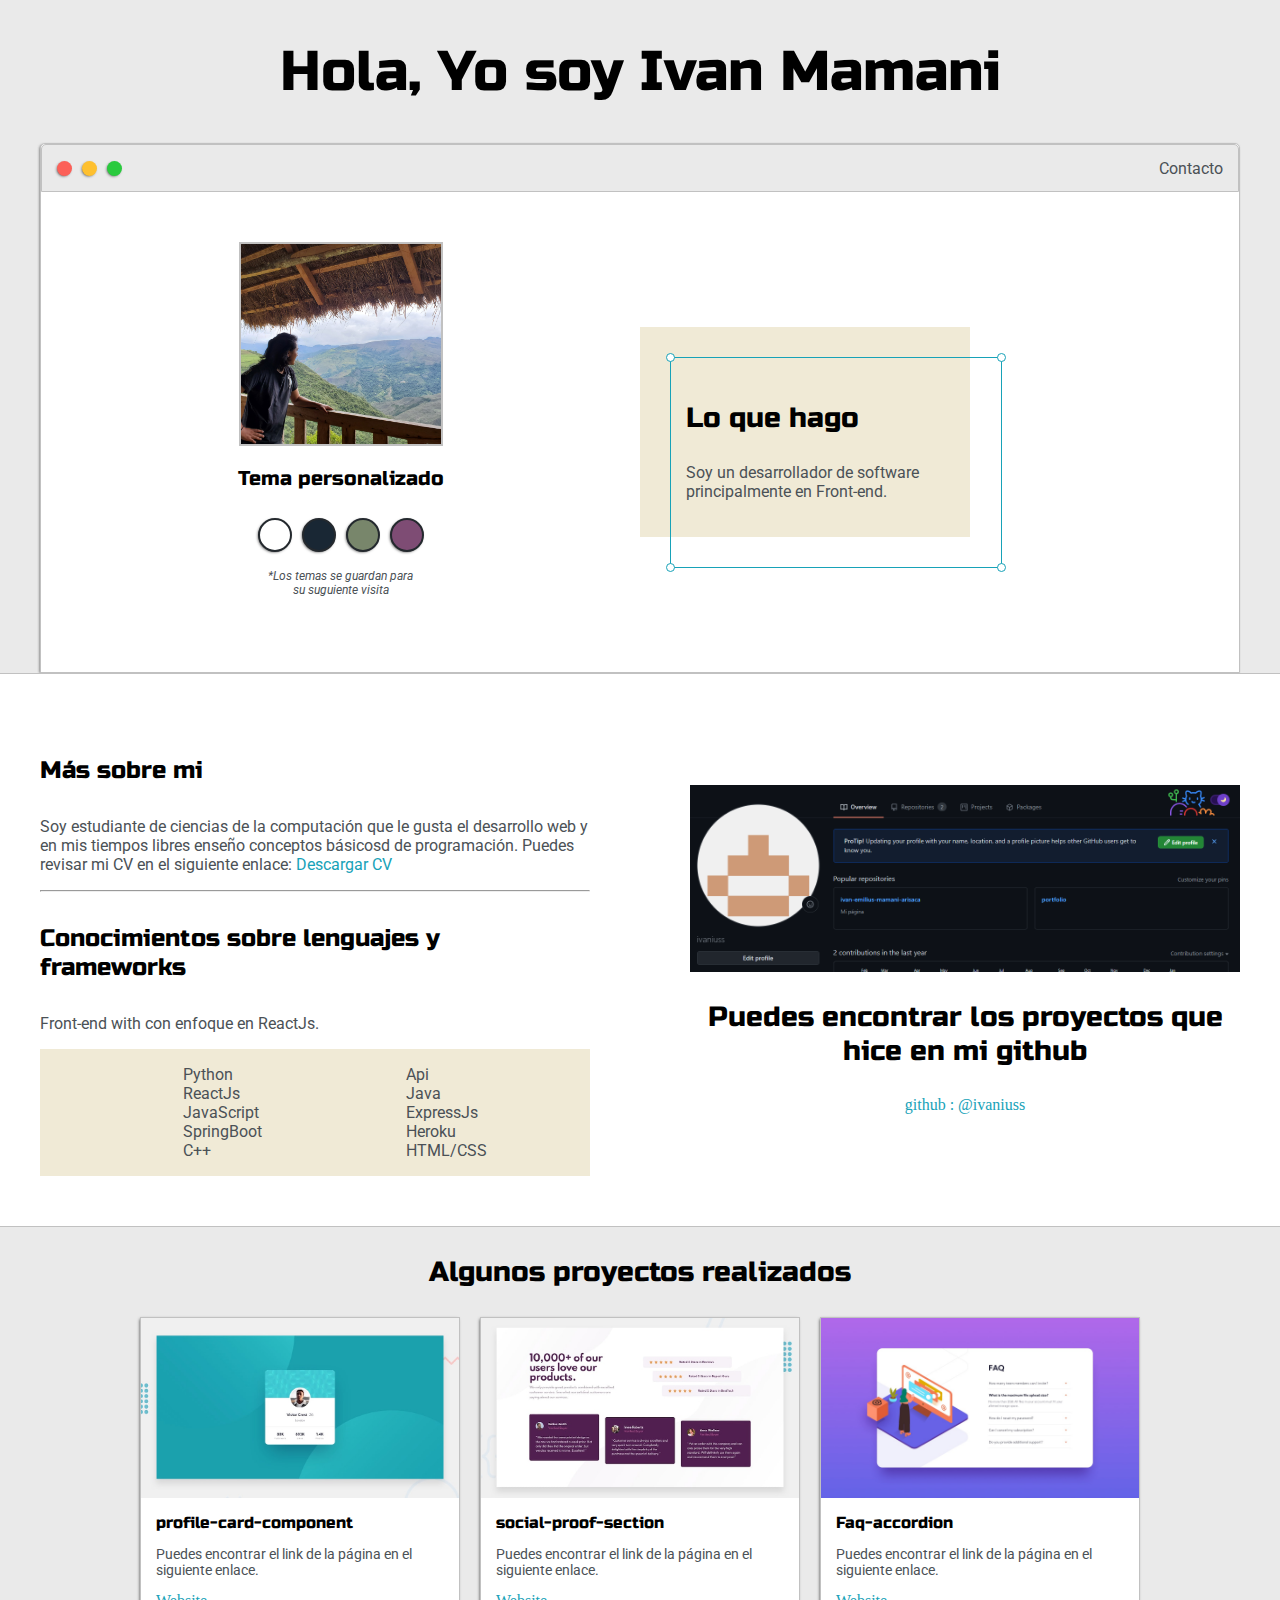
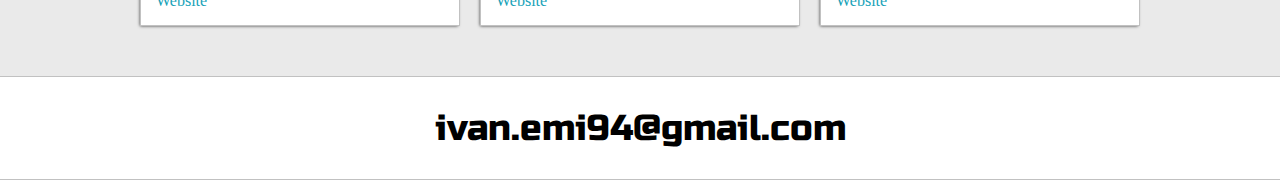
==== index.html @ bffea229 "correcciones" ====
<!DOCTYPE html>
<html lang="en">
<head>
    <meta charset="UTF-8">
    <meta http-equiv="X-UA-Compatible" content="IE=edge">
    <meta name="viewport" content="width=device-width, initial-scale=1.0">
    <title>Ivan Mamani</title>
    <link rel="stylesheet" href="default.css">

    <!--Russo font-->
    <link rel="preconnect" href="https://fonts.gstatic.com">
    <link href="https://fonts.googleapis.com/css2?family=Russo+One&display=swap" rel="stylesheet">
    
    <!--Roboto font-->
    <link rel="preconnect" href="https://fonts.gstatic.com">
    <link href="https://fonts.googleapis.com/css2?family=Roboto:wght@500&display=swap" rel="stylesheet">

    <link id="theme-style" rel="stylesheet" href="">

</head>
<body>

    <section class="s1">
        <div class="main-container">
            <div class="greeting-wrapper">
                <h1>Hola, Yo soy Ivan Mamani</h1>
            </div>
            <div class="intro-wrapper">
                <div class="nav-wrapper">
                    <div class="dots-wrapper">
                            <div id="dot-1" class="browser-dot"></div>
                            <div id="dot-2" class="browser-dot"></div>
                            <div id="dot-3" class="browser-dot"></div>    
                    </div>
                    <ul id="navigation">
                        <li>Contacto</li>
                    </ul>
                </div>
                <div class="left-column">
                    <img id="profile_pic" src="./images/ivan.jpg">
                    <h5 style="text-align:center; line-height:0;">Tema personalizado</h5>
                    <div class="theme-options-wrapper">
                        <div data-mode="light" id="light-mode" class="theme-dot"></div>
                        <div data-mode="blue" id="blue-mode" class="theme-dot"></div>
                        <div data-mode="green" id="green-mode" class="theme-dot"></div>
                        <div data-mode="purple" id="purple-mode" class="theme-dot"></div>
                    </div>
                    <p id="setting-note">*Los temas se guardan para <br> su suguiente visita</p>                
                </div>
                <div class="right-column">
                    <div id="preview-shadow">
                        <div id="preview">
                            <div id="corner-tl" class="corner"></div>
                            <div id="corner-tr" class="corner"></div>
                            <h3>Lo que hago</h3>
                            <p>Soy un desarrollador de software principalmente en Front-end.</p>
                            <div id="corner-bl" class="corner"></div>
                            <div id="corner-br" class="corner"></div>
                        </div>
                    </div>
                </div>
            </div>
        </div>
    </section>

    <section class="s2">
        <div class="main-container">
            <div class="about-wrapper">
                <div class="about-me">
                    <h4>Más sobre mi</h4>
                    <p>Soy estudiante de ciencias de la computación que le gusta el desarrollo web
                        y en mis tiempos libres enseño conceptos básicosd de programación. Puedes
                        revisar mi CV en el siguiente enlace: <a target="_blank" href="cv_es.pdf">Descargar CV</a>
                    </p>
                    
                    <hr>
                    <h4>Conocimientos sobre lenguajes y frameworks</h4>
                    
                    <p>Front-end with con enfoque en ReactJs.                       
                    </p>

                    <div id="skills">
                        <ul>
                            <li>Python</li>
                            <li>ReactJs</li>
                            <li>JavaScript</li>
                            <li>SpringBoot</li>
                            <li>C++</li>
                        </ul>

                        <ul>
                            <li>Api</li>
                            <li>Java</li>
                            <li>ExpressJs</li>
                            <li>Heroku</li>
                            <li>HTML/CSS</li>
                        </ul>
                    </div>

                </div>
                <div class="social-links">
                    <img id="social_img" src="./images/social.png">
                    <h3>Puedes encontrar los proyectos que hice en mi github</h3>
                    <a target="_newtab" href="https://github.com/ivaniuss?tab=repositories"  >github : @ivaniuss </a>
                </div>
            </div>
        </div>
    </section>
    
    <section class="s1">
        <div class="main-container">
            <h3 style="text-align:center;">Algunos proyectos realizados</h3>
            <div class="post-wrapper">
                <div>
                    <div class="post">
                        <img class="thumbnail" src="./images/image1.jpg" alt="">
                        <div class="post-preview">
                            <h6 class="post-title">profile-card-component</h6>
                            <p class="post-intro">Puedes encontrar el link de la página en el siguiente enlace.</p>
                            <a target="_newtab" href="https://profile-card-component-xi-five.vercel.app/">Website</a>
                        </div>
                    </div>
                </div>
                <div>
                    <div class="post">
                        <img class="thumbnail" src="./images/image2.jpg" alt="">
                        <div class="post-preview">
                            <h6 class="post-title">social-proof-section</h6>
                            <p class="post-intro">Puedes encontrar el link de la página en el siguiente enlace.</p>
                            <a target="_newtab" href="https://social-proof-section-theta-nine.vercel.app/">Website</a>
                        </div>
                    </div>
                </div>
                <div>
                    <div class="post">
                        <img class="thumbnail" src="./images/image3.jpg" alt="">
                        <div class="post-preview">
                            <h6 class="post-title">Faq-accordion</h6>
                            <p class="post-intro">Puedes encontrar el link de la página en el siguiente enlace.</p>
                            <a target="_newtab" href="https://faq-accordion-card-bice.vercel.app/">Website</a>
                        </div>
                    </div>
                </div>
            </div>
        </div>
    </section>

    <section class="s2">
        <h2 id="email">ivan.emi94@gmail.com</h2>
    </section>
    
    <script src="script.js"></script>

</body>
</html>

<!--
    <div class="main-container">
            <h3 style="text-align:center;">Contacto</h3>
            <form id="contact-form" action="correo.php" method="post">
                <label form="">Name</label>
                <input class="input-field" type="text" name="name">
                <label for="">Subject</label>
                <input class="input-field" type="text" name="subject">
                <label for="">Email</label>
                <input class="input-field" type="text" name="email">
                <label for="">Message</label>
                <textarea class="input-field" name="message"></textarea>
                <input id="submit-btn" type="submit" value="Send">
            </form>
        </div>
-->
---- default.css ----
:root {
    --mainColor: #eaeaea;
    --secondaryColor:#fff;

    --borderColor:#c1c1c1;

    --mainText:black;
    --secondaryText:#4b5156;

    --themeDotBorder:#24292e;
    --previewBg:(256, 249, 243, 0.8);
    --previewShadow:#f0ead6;
    --buttonColor:black;
}

html, body{
    padding: 0;
    margin: 0;
}

body *{
    transition: 0.3s;
}

h1, h2, h3, h4, h5, h6, strong {
    color: var(--mainText);
    font-family: 'Russo One', sans-serif;
    font-weight: 500;
}

p, li, span, label, input, textarea{
    color: var(--secondaryText);
    font-family: 'Roboto', sans-serif;
}

a{
    text-decoration: none;
    color: #17a2b8;
}

ul{
    list-style: none;
}

h1{ font-size: 56px;}
h2{ font-size: 36px;}
h3{ font-size: 28px;}
h4{ font-size: 24px;}
h5{ font-size: 20px;}
h6{ font-size: 16px;}

.s1 {
    background-color: var(--mainColor);
    border-bottom: 1px solid var(--borderColor);
    overflow: auto;
}

.s2 {
    background-color: var(--secondaryColor);
    border-bottom: 1px solid var(--borderColor);
    overflow: auto;
}

.main-container{
    width: 1200px;
    margin: 0 auto;
}

.greeting-wrapper{
    text-align: center;
    align-content: center;
    display: grid;
    
}

.intro-wrapper{
    background-color: var(--secondaryColor);
    border: 1px solid var(--borderColor);
    border-radius: 5px 5px 0 0;

    -webkit-box-shadow: -1px 1px 3px -1px rgba(0,0,0,0.75);
    -moz-box-shadow: -1px 1px 3px -1px rgba(0,0,0,0.75);
    -box-shadow: -1px 1px 3px -1px rgba(0,0,0,0.75);
    display: grid;
    grid-template-columns: 1fr 1fr;
    grid-template-rows: 3em 30em;
    grid-template-areas:
        'nav-wrapper nav-wrapper'
        'left-column right-column'
    ;
}

.nav-wrapper{
    grid-area: nav-wrapper;
    border:1px solid var(--borderColor);
    border-radius: 5px 5px 0 0;
    display: flex;
    justify-content: space-between;
    align-items: center;
    background-color: var(--mainColor);
}

#navigation a{
    color: var(--mainText);
}

#navigation{
    margin:0;
    padding: 10px;
}

#navigation li{
    display: inline-block;
    margin-left: 5px;
    margin-right: 5px;
}

.dots-wrapper{
    display: flex;
    padding: 10px;
}

#dot-1{
    background-color: #FC6058 ;
}

#dot-2{
    background-color: #FEC02F ;
}

#dot-3{
    background-color: #2ACA3E;
}
.browser-dot{
    background-color: black;
    height: 15px;
    width: 15px;
    border-radius: 50%;
    margin: 5px;
    -webkit-box-shadow: -1px 1px 3px -1px rgba(0,0,0,0.75);
    -moz-box-shadow: -1px 1px 3px -1px rgba(0,0,0,0.75);
    -box-shadow: -1px 1px 3px -1px rgba(0,0,0,0.75);
}

.left-column{
    grid-area: left-column;
    padding-top: 50px;
    padding-bottom: 50px;
}

#profile_pic{
    display: block;
    margin: 0 auto;
    height: 200px;
    width: 200px;
    object-fit: cover;
    border: 2px solid var(--borderColor);
}

.theme-options-wrapper{
    display: flex;
    justify-content: center;
}

.theme-dot{
    background-color: black;
    height: 30px;
    width: 30px;
    border-radius: 50%;
    margin: 5px;
    border: 2px solid var(--themeDotBorder);

    -webkit-box-shadow: -1px 1px 3px -1px rgba(0,0,0,0.75);
    -moz-box-shadow: -1px 1px 3px -1px rgba(0,0,0,0.75);
    -box-shadow: -1px 1px 3px -1px rgba(0,0,0,0.75);

    cursor: pointer;
}

.theme-dot:hover{
    border-width: 5px;  
}

#light-mode{
    background-color: #fff;
}

#blue-mode{
    background-color: #192734;
}

#green-mode{
    background-color: #78866b;
}

#purple-mode{
    background-color: #7E4C74;
}

#setting-note{
    font-size: 12px;
    font-style: italic;
    text-align: center;
}

.right-column{
    grid-area: right-column;
    display: grid;
    align-content: center;
    padding-top: 50px;
    padding-bottom: 50px;
}

#preview-shadow{
    background-color: var(--previewShadow);
    width: 300px;
    height: 180px;
    padding-left: 30px;
    padding-top: 30px;
   
}


#preview{
    width: 300px;
    border:1.5px solid #17a2b8;
    background-color: var(--previewBg);
    padding: 15px;
    padding-bottom: 50px;
   
    position: relative;
}

.corner{
    width: 7px;
    height: 7px;
    border-radius: 50%;
    border: 1.5px solid #17a2b8;
    background-color: #fff;
    position: absolute;
}

#corner-tl{
    top: -5px;
    left: -5px;
}

#corner-tr{
    top: -5px;
    right: -5px;
}

#corner-bl{
    bottom: -5px;
    left: -5px;
}

#corner-br{
    bottom: -5px;
    right: -5px;
}

.about-wrapper{
    display: grid;
    grid-template-columns: repeat(auto-fit, minmax(320px, 1fr));
    padding-bottom: 50px;
    padding-top: 50px;
    gap: 100px;
}

#skills{
    display: flex;
    justify-content: space-evenly;
    background-color: var(--previewShadow);
}

.social-links{
    display: grid;
    align-content: center;
    text-align: center;
}

#social_img{
    width: 100%;
}

.post-wrapper{
    display: grid;
    grid-template-columns: repeat(auto-fit, 320px);
    gap: 20px;
    justify-content: center;
    padding-bottom: 50px;
}

.post{
    border: 1px solid var(--borderColor);

    -webkit-box-shadow: -1px 1px 3px -1px rgba(0,0,0,0.75);
    -moz-box-shadow: -1px 1px 3px -1px rgba(0,0,0,0.75);
    -box-shadow: -1px 1px 3px -1px rgba(0,0,0,0.75);
}

.post-preview{
    background-color: #fff;
    padding: 15px;
}

.post-title{
    color: black;
    margin: 0;
}

.post-intro{
    color: #4b5156;
    font-size: 14px;
}

.thumbnail{
    display: block;
    width: 100%;
    height: 180px;
    object-fit: cover;
}

#contact-form{
    display: block;
    max-width: 600px;
    margin: 0 auto;
    border: 1px solid var(--borderColor);
    padding: 15px;
    border-radius: 5px;
    background-color: var(--mainColor);
    margin-bottom: 50px;
}

.contact-form label{
    line-height: 2.7em;
}

.contact-form textarea{
    min-height: 100px;
    font-size: 14px;
}

.input-field{
    width: 100%;
    padding-top: 10px;
    padding-bottom: 10px;
    background-color: var(--secondaryColor);
    border-radius: 5px;
    border:1px solid var(--borderColor);
    font-size:14px;
}

#submit-btn{
    margin-top: 10px;
    width: 100%;
    padding-top: 10px;
    padding-bottom: 10px;
    color: #fff;
    background-color: var(--buttonColor);
    border:none;
}

@media screen and (max-width: 1200px){
    .main-container{
        width: 95%;
    }
}

@media screen and (max-width: 800px){
    .intro-wrapper{
        grid-template-columns: 1fr;
        grid-template-areas:
            'nav-wrapper'
            'left-column' 
            'right-column'
        ;
    }

    .right-column{
        justify-content: center;
    }
}

#email{
    text-align: center;
}
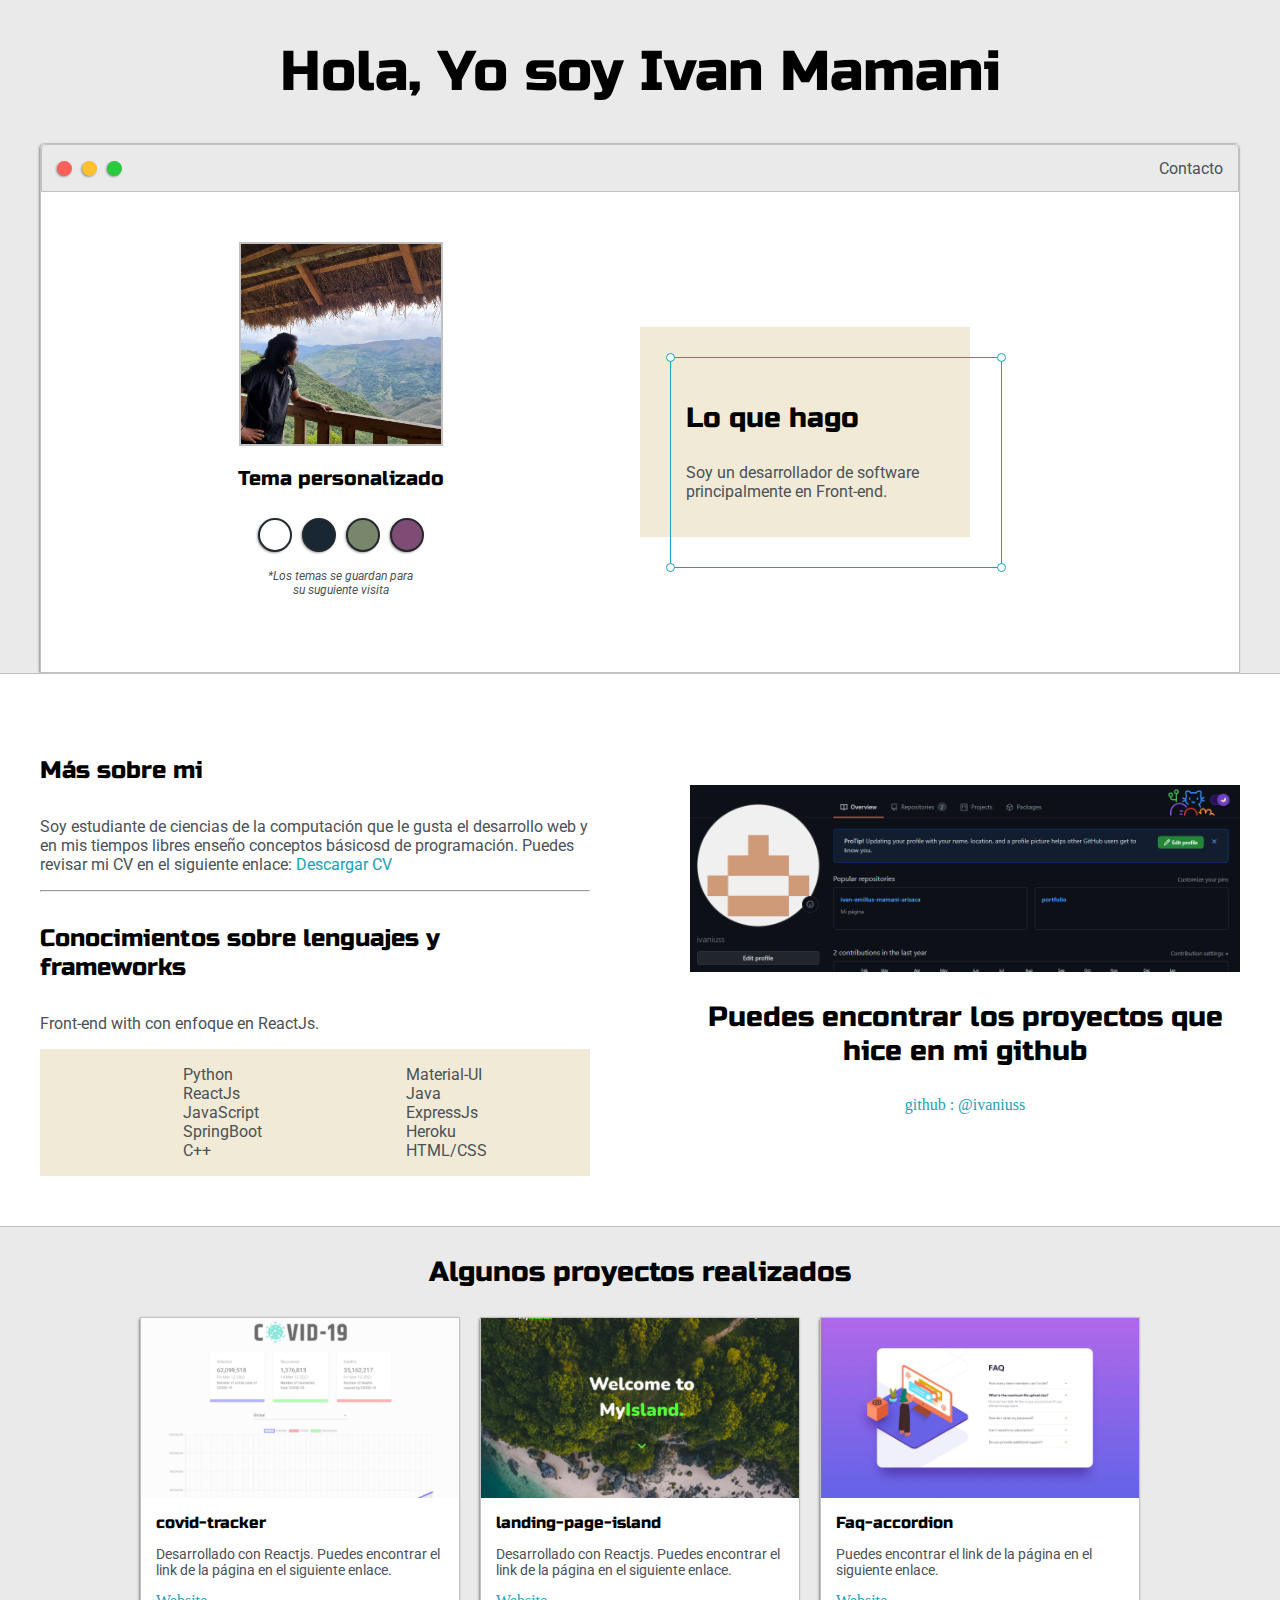
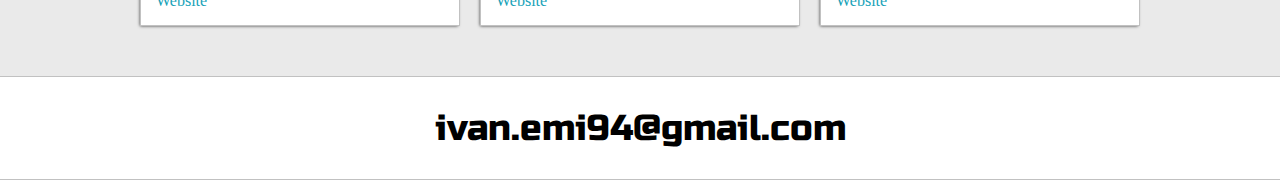
==== commit 8ddf0a23: "new projects" ====
--- a/index.html
+++ b/index.html
@@ -89,7 +89,7 @@
                         </ul>
 
                         <ul>
-                            <li>Api</li>
+                            <li>Material-UI</li>
                             <li>Java</li>
                             <li>ExpressJs</li>
                             <li>Heroku</li>
@@ -113,21 +113,21 @@
             <div class="post-wrapper">
                 <div>
                     <div class="post">
-                        <img class="thumbnail" src="./images/image1.jpg" alt="">
+                        <img class="thumbnail" src="./images/image1.png" alt="">
                         <div class="post-preview">
-                            <h6 class="post-title">profile-card-component</h6>
-                            <p class="post-intro">Puedes encontrar el link de la página en el siguiente enlace.</p>
-                            <a target="_newtab" href="https://profile-card-component-xi-five.vercel.app/">Website</a>
+                            <h6 class="post-title">covid-tracker</h6>
+                            <p class="post-intro">Desarrollado con Reactjs. Puedes encontrar el link de la página en el siguiente enlace.</p>
+                            <a target="_newtab" href="https://covid-tracker-wheat.vercel.app/">Website</a>
                         </div>
                     </div>
                 </div>
                 <div>
                     <div class="post">
-                        <img class="thumbnail" src="./images/image2.jpg" alt="">
+                        <img class="thumbnail" src="./images/image2.png" alt="">
                         <div class="post-preview">
-                            <h6 class="post-title">social-proof-section</h6>
-                            <p class="post-intro">Puedes encontrar el link de la página en el siguiente enlace.</p>
-                            <a target="_newtab" href="https://social-proof-section-theta-nine.vercel.app/">Website</a>
+                            <h6 class="post-title">landing-page-island</h6>
+                            <p class="post-intro">Desarrollado con Reactjs. Puedes encontrar el link de la página en el siguiente enlace.</p>
+                            <a target="_newtab" href="https://landing-page-island.vercel.app/">Website</a>
                         </div>
                     </div>
                 </div>
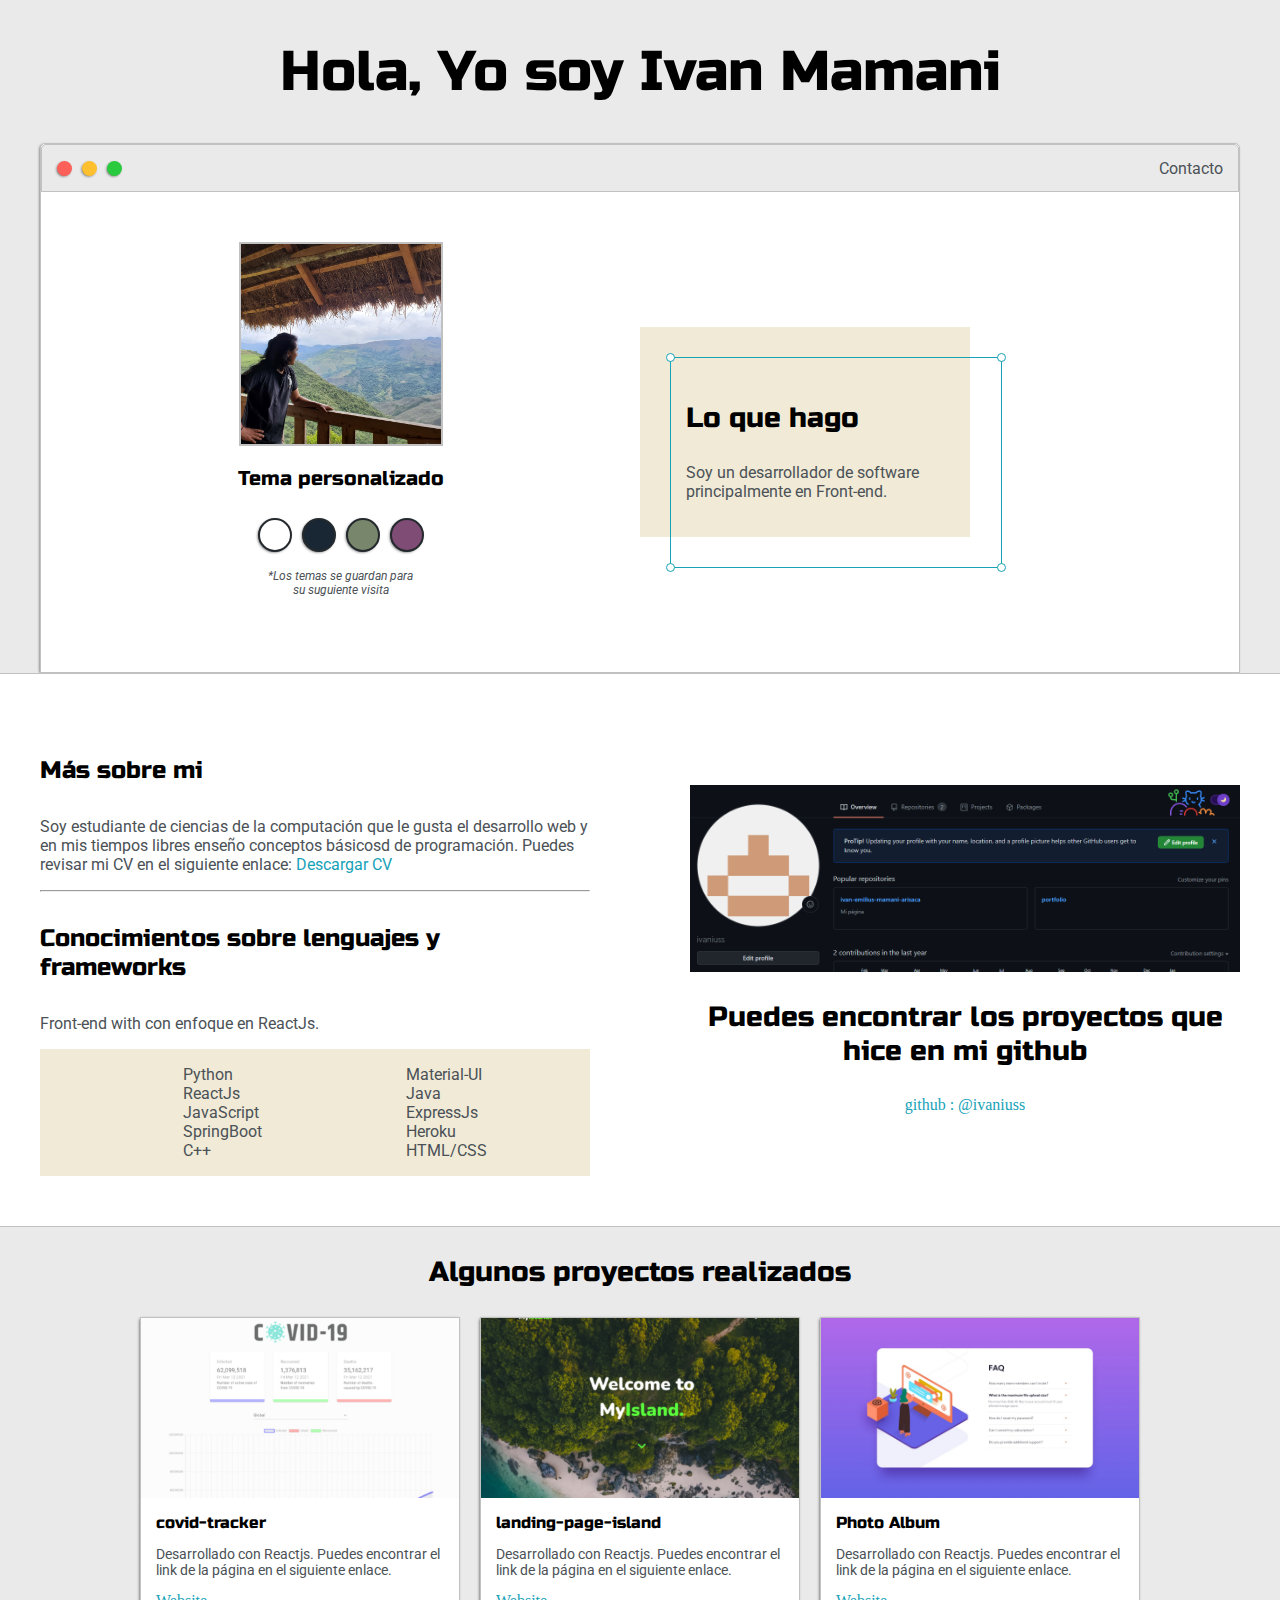
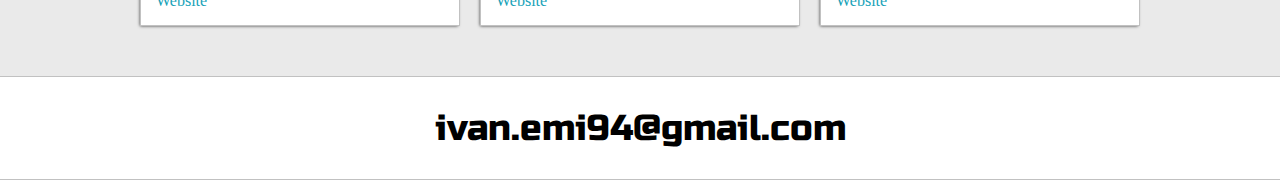
==== commit 7e82884a: "third project" ====
--- a/index.html
+++ b/index.html
@@ -135,9 +135,9 @@
                     <div class="post">
                         <img class="thumbnail" src="./images/image3.jpg" alt="">
                         <div class="post-preview">
-                            <h6 class="post-title">Faq-accordion</h6>
-                            <p class="post-intro">Puedes encontrar el link de la página en el siguiente enlace.</p>
-                            <a target="_newtab" href="https://faq-accordion-card-bice.vercel.app/">Website</a>
+                            <h6 class="post-title">Photo Album</h6>
+                            <p class="post-intro">Desarrollado con Reactjs. Puedes encontrar el link de la página en el siguiente enlace.</p>
+                            <a target="_newtab" href="https://course-aterialui.vercel.app/">Website</a>
                         </div>
                     </div>
                 </div>
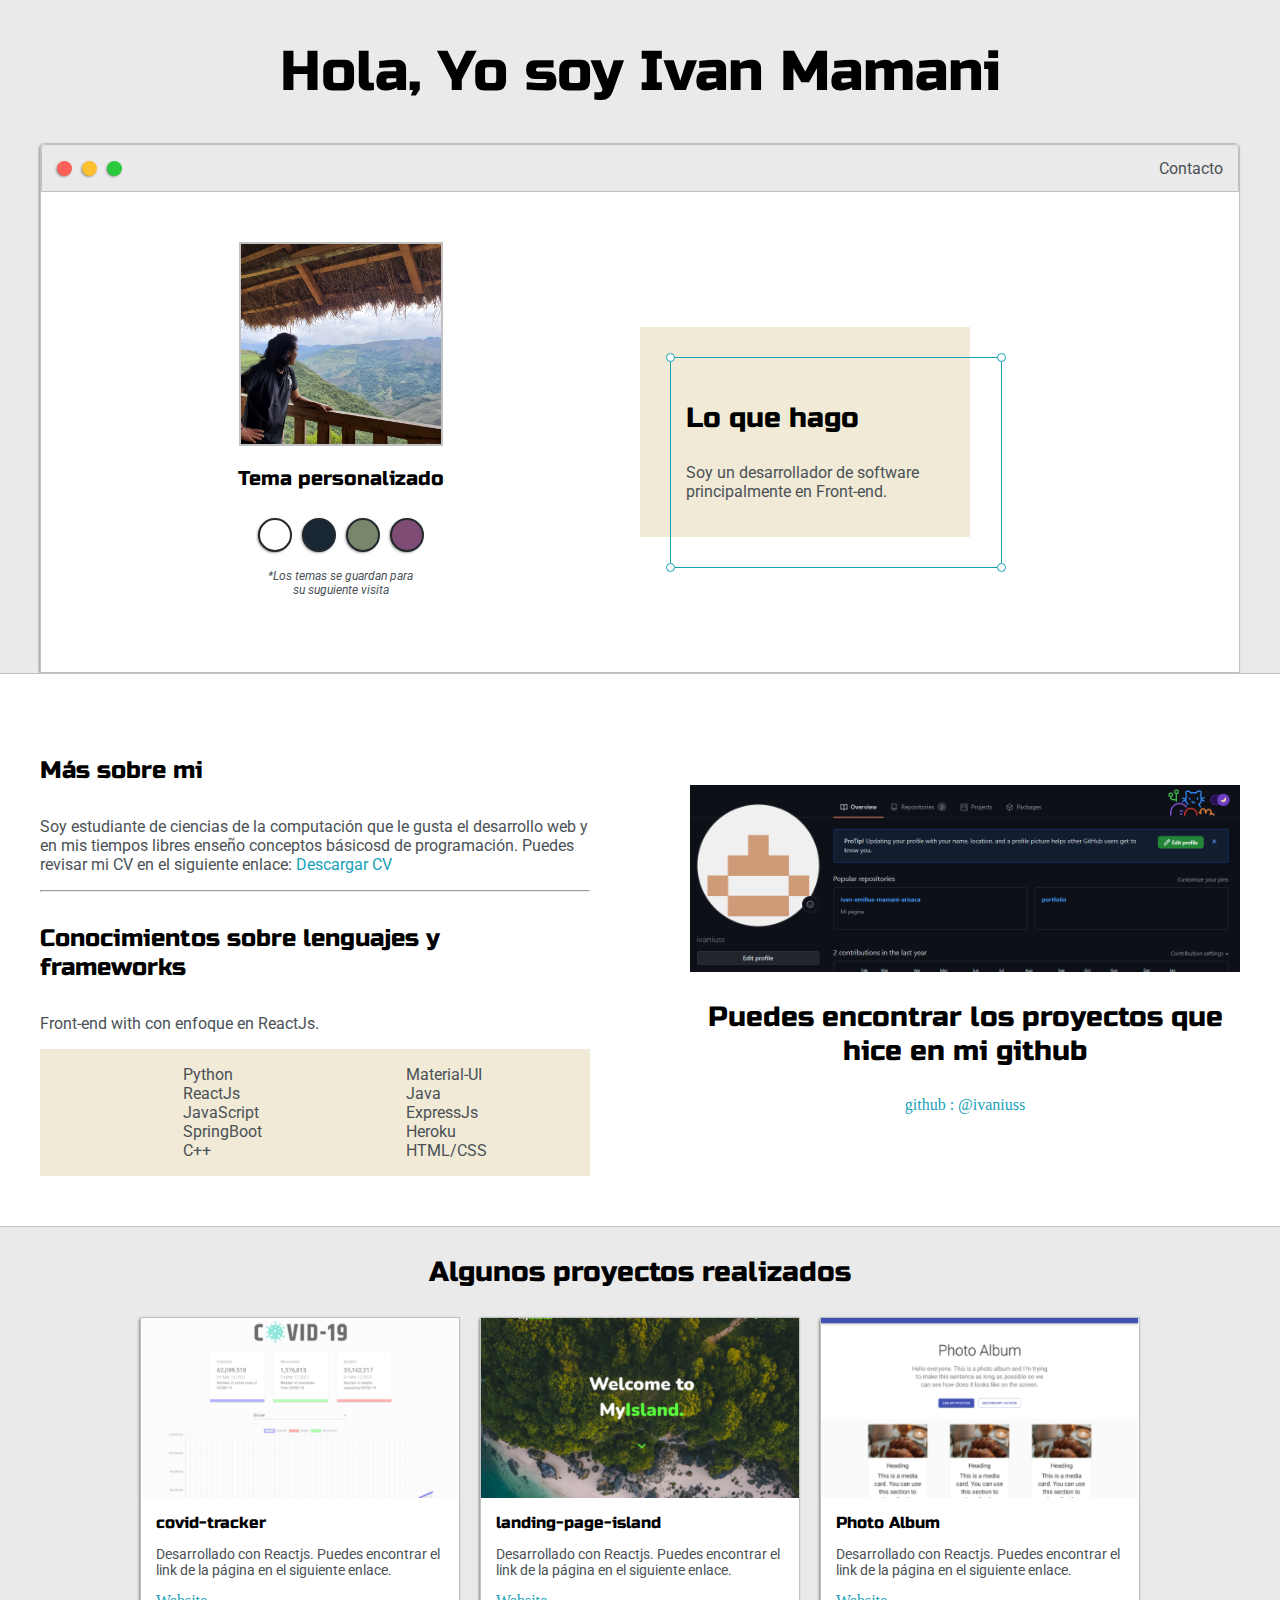
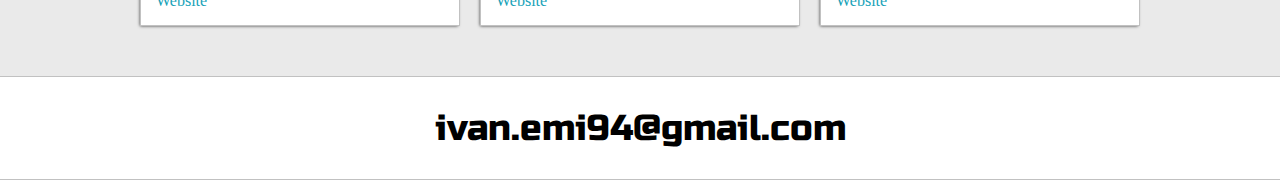
==== commit 4fa91efb: "fix image3" ====
--- a/index.html
+++ b/index.html
@@ -133,7 +133,7 @@
                 </div>
                 <div>
                     <div class="post">
-                        <img class="thumbnail" src="./images/image3.jpg" alt="">
+                        <img class="thumbnail" src="./images/image3.png" alt="">
                         <div class="post-preview">
                             <h6 class="post-title">Photo Album</h6>
                             <p class="post-intro">Desarrollado con Reactjs. Puedes encontrar el link de la página en el siguiente enlace.</p>
@@ -169,4 +169,4 @@
                 <input id="submit-btn" type="submit" value="Send">
             </form>
         </div>
--->+-->
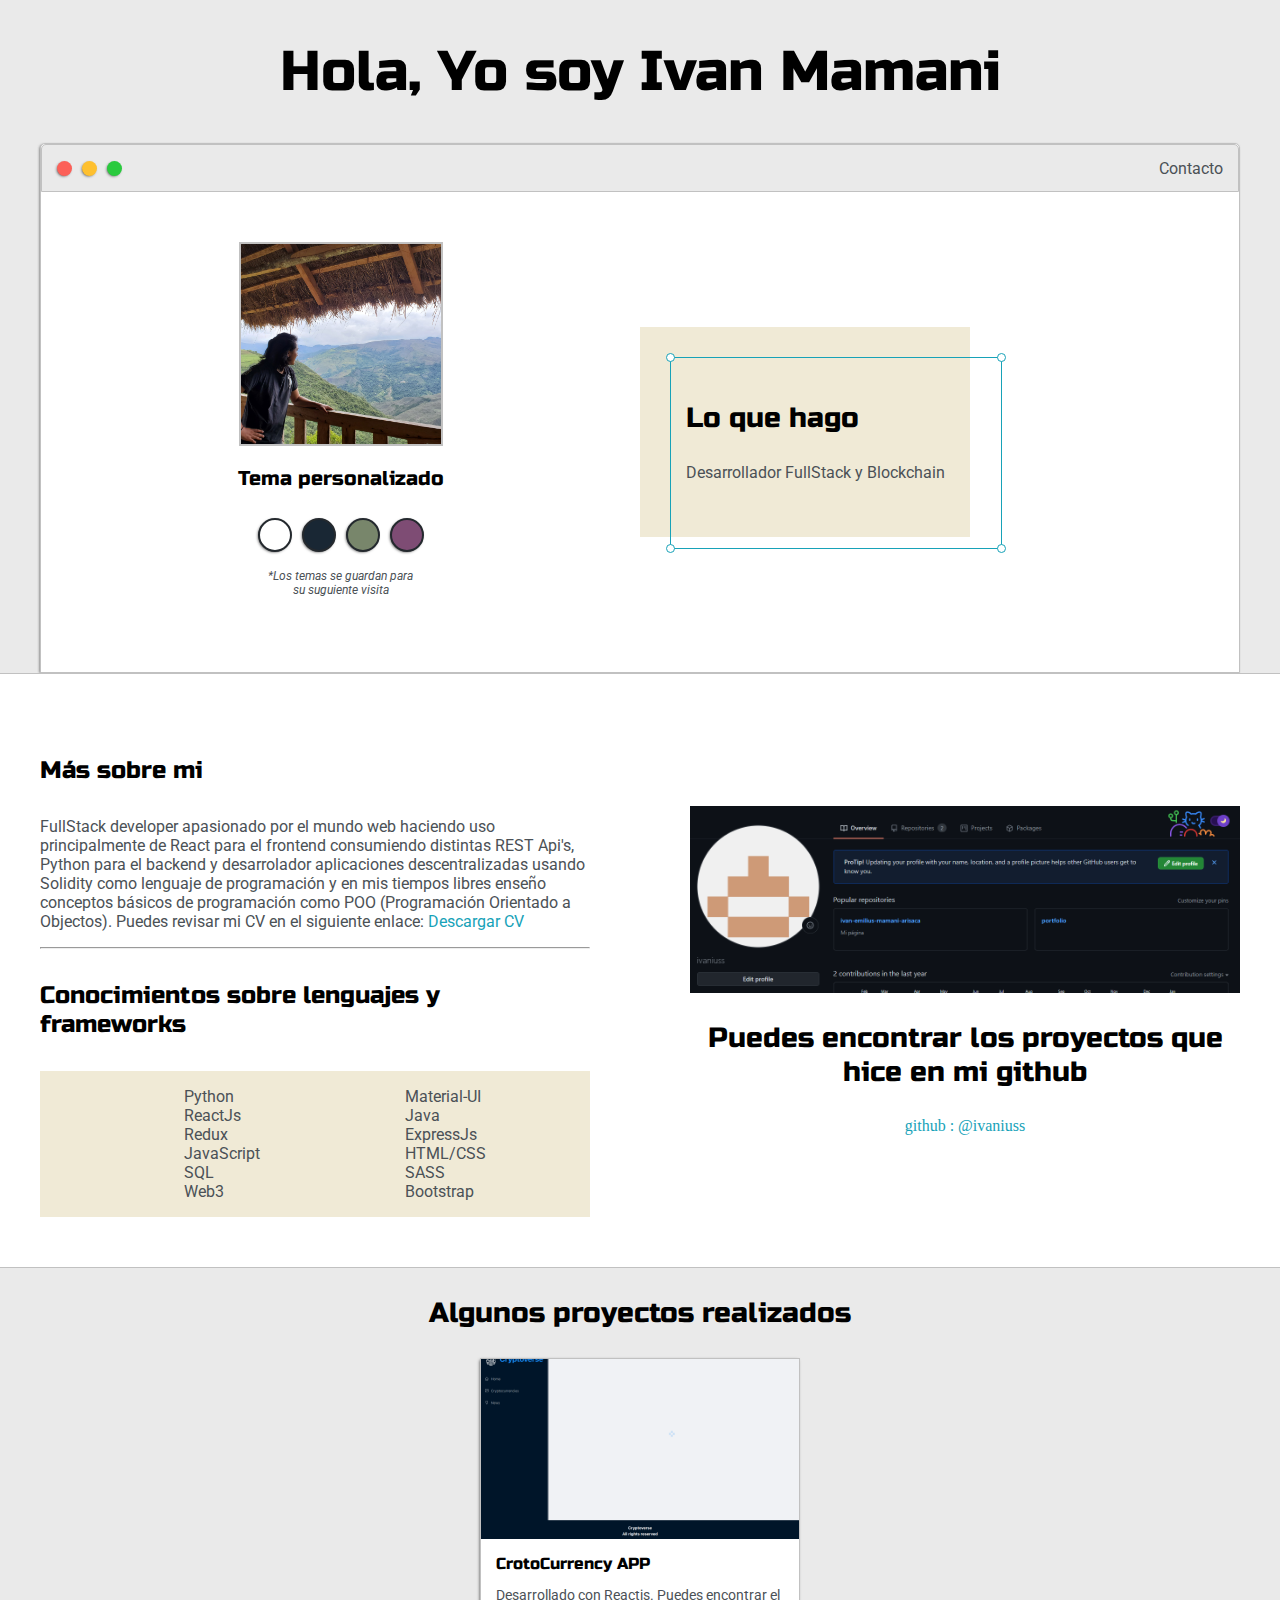
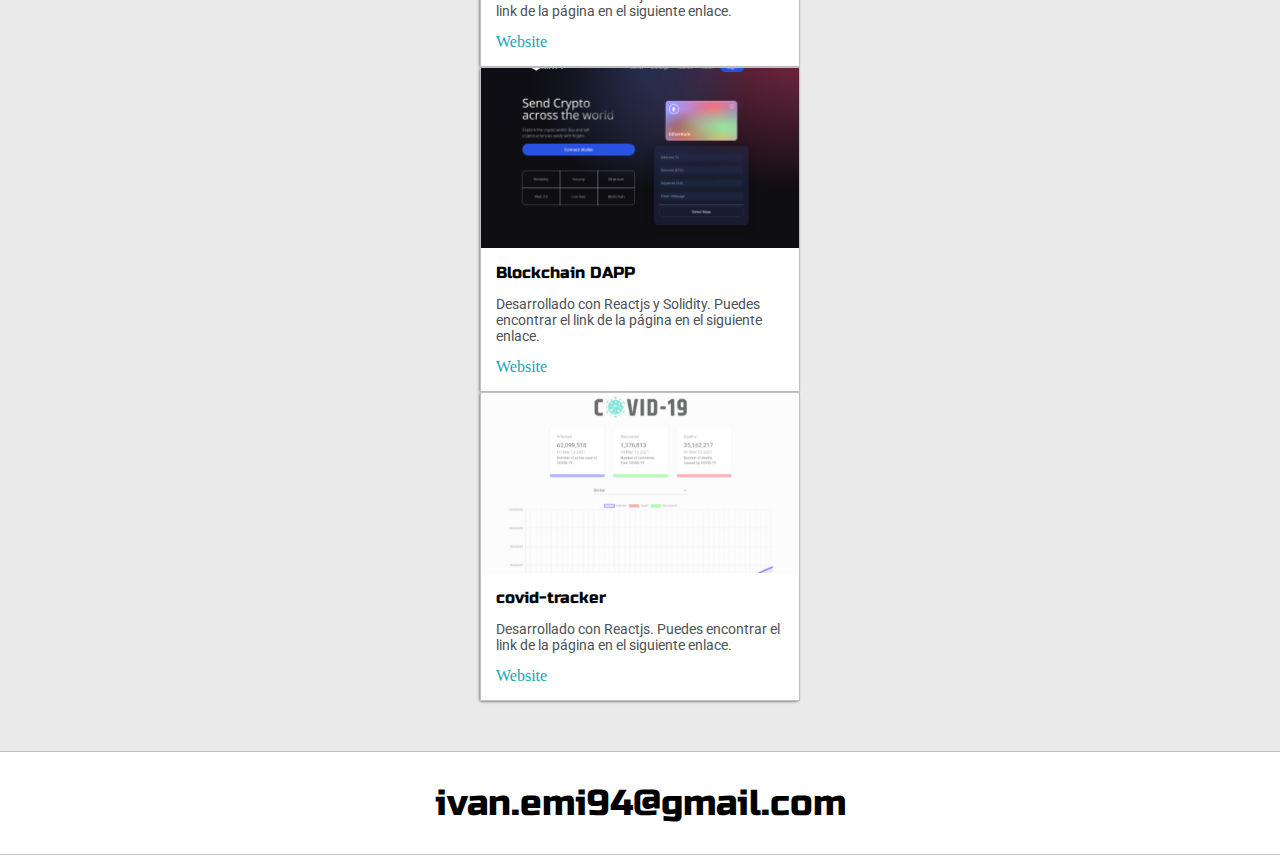
==== commit 7da394b5: "updated" ====
--- a/index.html
+++ b/index.html
@@ -53,7 +53,7 @@
                             <div id="corner-tl" class="corner"></div>
                             <div id="corner-tr" class="corner"></div>
                             <h3>Lo que hago</h3>
-                            <p>Soy un desarrollador de software principalmente en Front-end.</p>
+                            <p>Desarrollador FullStack y Blockchain</p>
                             <div id="corner-bl" class="corner"></div>
                             <div id="corner-br" class="corner"></div>
                         </div>
@@ -68,32 +68,33 @@
             <div class="about-wrapper">
                 <div class="about-me">
                     <h4>Más sobre mi</h4>
-                    <p>Soy estudiante de ciencias de la computación que le gusta el desarrollo web
-                        y en mis tiempos libres enseño conceptos básicosd de programación. Puedes
+                    <p>FullStack developer apasionado por el mundo web haciendo uso principalmente de React para el frontend consumiendo distintas REST Api's, Python para el backend y desarrolador aplicaciones descentralizadas usando Solidity como lenguaje de programación
+                    y en mis tiempos libres enseño conceptos básicos de programación como POO (Programación Orientado a Objectos). Puedes
                         revisar mi CV en el siguiente enlace: <a target="_blank" href="cv_es.pdf">Descargar CV</a>
                     </p>
                     
                     <hr>
                     <h4>Conocimientos sobre lenguajes y frameworks</h4>
                     
-                    <p>Front-end with con enfoque en ReactJs.                       
                     </p>
 
                     <div id="skills">
                         <ul>
                             <li>Python</li>
                             <li>ReactJs</li>
+                            <li>Redux</li>
                             <li>JavaScript</li>
-                            <li>SpringBoot</li>
-                            <li>C++</li>
+                            <li>SQL</li>
+                            <li>Web3</li>
                         </ul>
 
                         <ul>
                             <li>Material-UI</li>
                             <li>Java</li>
                             <li>ExpressJs</li>
-                            <li>Heroku</li>
                             <li>HTML/CSS</li>
+                            <li>SASS</li>
+                            <li>Bootstrap</li>
                         </ul>
                     </div>
 
@@ -112,32 +113,32 @@
             <h3 style="text-align:center;">Algunos proyectos realizados</h3>
             <div class="post-wrapper">
                 <div>
+                    <div>
+                        <div class="post">
+                            <img class="thumbnail" src="./images/image3.png" alt="">
+                            <div class="post-preview">
+                                <h6 class="post-title">CrotoCurrency APP</h6>
+                                <p class="post-intro">Desarrollado con Reactjs. Puedes encontrar el link de la página en el siguiente enlace.</p>
+                                <a target="_newtab" href="https://cryptocurrency-app-five.vercel.app/">Website</a>
+                            </div>
+                        </div>
+                    </div>
+                    <div>
+                        <div class="post">
+                            <img class="thumbnail" src="./images/image2.png" alt="">
+                            <div class="post-preview">
+                                <h6 class="post-title">Blockchain DAPP</h6>
+                                <p class="post-intro">Desarrollado con Reactjs y Solidity. Puedes encontrar el link de la página en el siguiente enlace.</p>
+                                <a target="_newtab" href="https://blockchain-app-lake.vercel.app/">Website</a>
+                            </div>
+                        </div>
+                    </div>
                     <div class="post">
                         <img class="thumbnail" src="./images/image1.png" alt="">
                         <div class="post-preview">
                             <h6 class="post-title">covid-tracker</h6>
                             <p class="post-intro">Desarrollado con Reactjs. Puedes encontrar el link de la página en el siguiente enlace.</p>
                             <a target="_newtab" href="https://covid-tracker-wheat.vercel.app/">Website</a>
-                        </div>
-                    </div>
-                </div>
-                <div>
-                    <div class="post">
-                        <img class="thumbnail" src="./images/image2.png" alt="">
-                        <div class="post-preview">
-                            <h6 class="post-title">landing-page-island</h6>
-                            <p class="post-intro">Desarrollado con Reactjs. Puedes encontrar el link de la página en el siguiente enlace.</p>
-                            <a target="_newtab" href="https://landing-page-island.vercel.app/">Website</a>
-                        </div>
-                    </div>
-                </div>
-                <div>
-                    <div class="post">
-                        <img class="thumbnail" src="./images/image3.png" alt="">
-                        <div class="post-preview">
-                            <h6 class="post-title">Photo Album</h6>
-                            <p class="post-intro">Desarrollado con Reactjs. Puedes encontrar el link de la página en el siguiente enlace.</p>
-                            <a target="_newtab" href="https://course-aterialui.vercel.app/">Website</a>
                         </div>
                     </div>
                 </div>
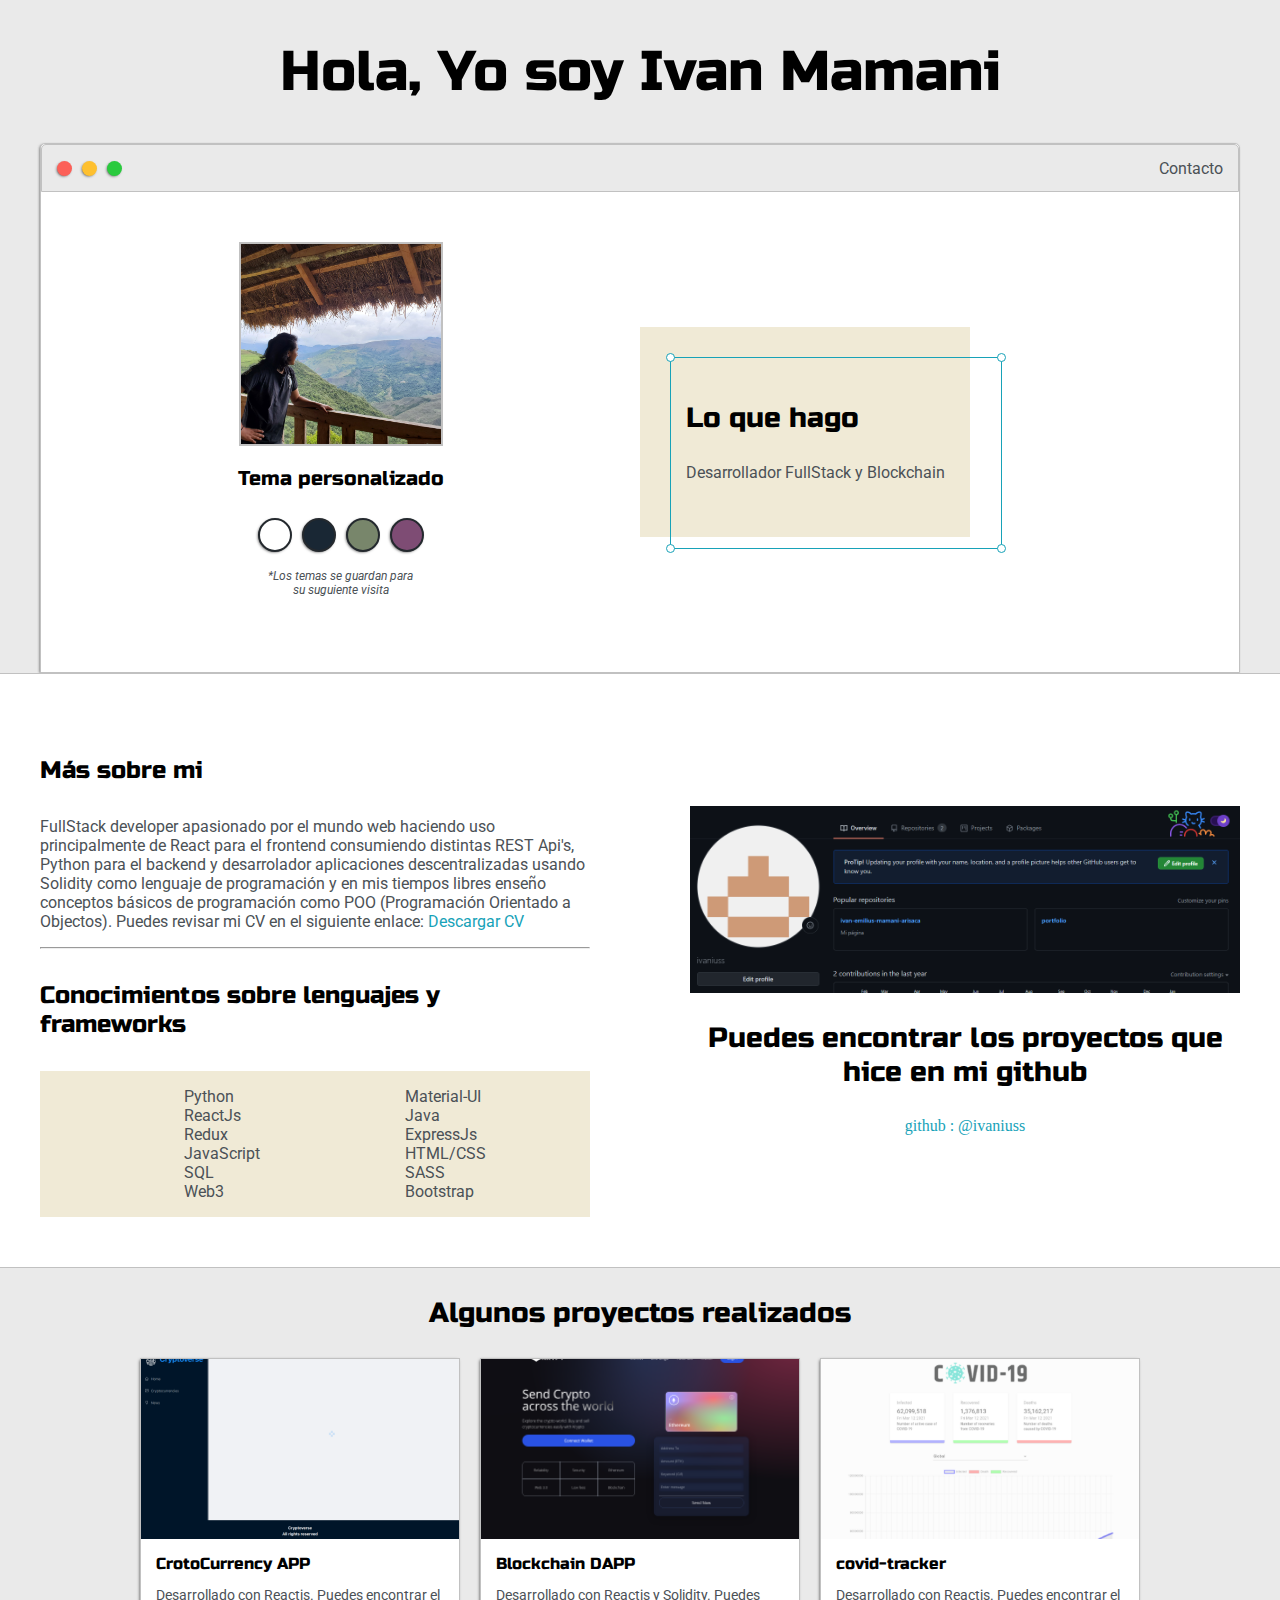
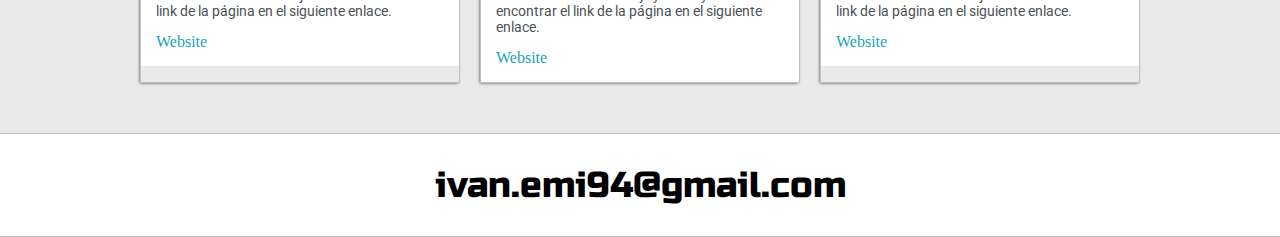
==== commit 1fb3870f: "updated" ====
--- a/index.html
+++ b/index.html
@@ -112,8 +112,6 @@
         <div class="main-container">
             <h3 style="text-align:center;">Algunos proyectos realizados</h3>
             <div class="post-wrapper">
-                <div>
-                    <div>
                         <div class="post">
                             <img class="thumbnail" src="./images/image3.png" alt="">
                             <div class="post-preview">
@@ -122,8 +120,6 @@
                                 <a target="_newtab" href="https://cryptocurrency-app-five.vercel.app/">Website</a>
                             </div>
                         </div>
-                    </div>
-                    <div>
                         <div class="post">
                             <img class="thumbnail" src="./images/image2.png" alt="">
                             <div class="post-preview">
@@ -132,16 +128,14 @@
                                 <a target="_newtab" href="https://blockchain-app-lake.vercel.app/">Website</a>
                             </div>
                         </div>
-                    </div>
-                    <div class="post">
-                        <img class="thumbnail" src="./images/image1.png" alt="">
-                        <div class="post-preview">
-                            <h6 class="post-title">covid-tracker</h6>
-                            <p class="post-intro">Desarrollado con Reactjs. Puedes encontrar el link de la página en el siguiente enlace.</p>
-                            <a target="_newtab" href="https://covid-tracker-wheat.vercel.app/">Website</a>
+                        <div class="post">
+                            <img class="thumbnail" src="./images/image1.png" alt="">
+                            <div class="post-preview">
+                                <h6 class="post-title">covid-tracker</h6>
+                                <p class="post-intro">Desarrollado con Reactjs. Puedes encontrar el link de la página en el siguiente enlace.</p>
+                                <a target="_newtab" href="https://covid-tracker-wheat.vercel.app/">Website</a>
+                            </div>
                         </div>
-                    </div>
-                </div>
             </div>
         </div>
     </section>
